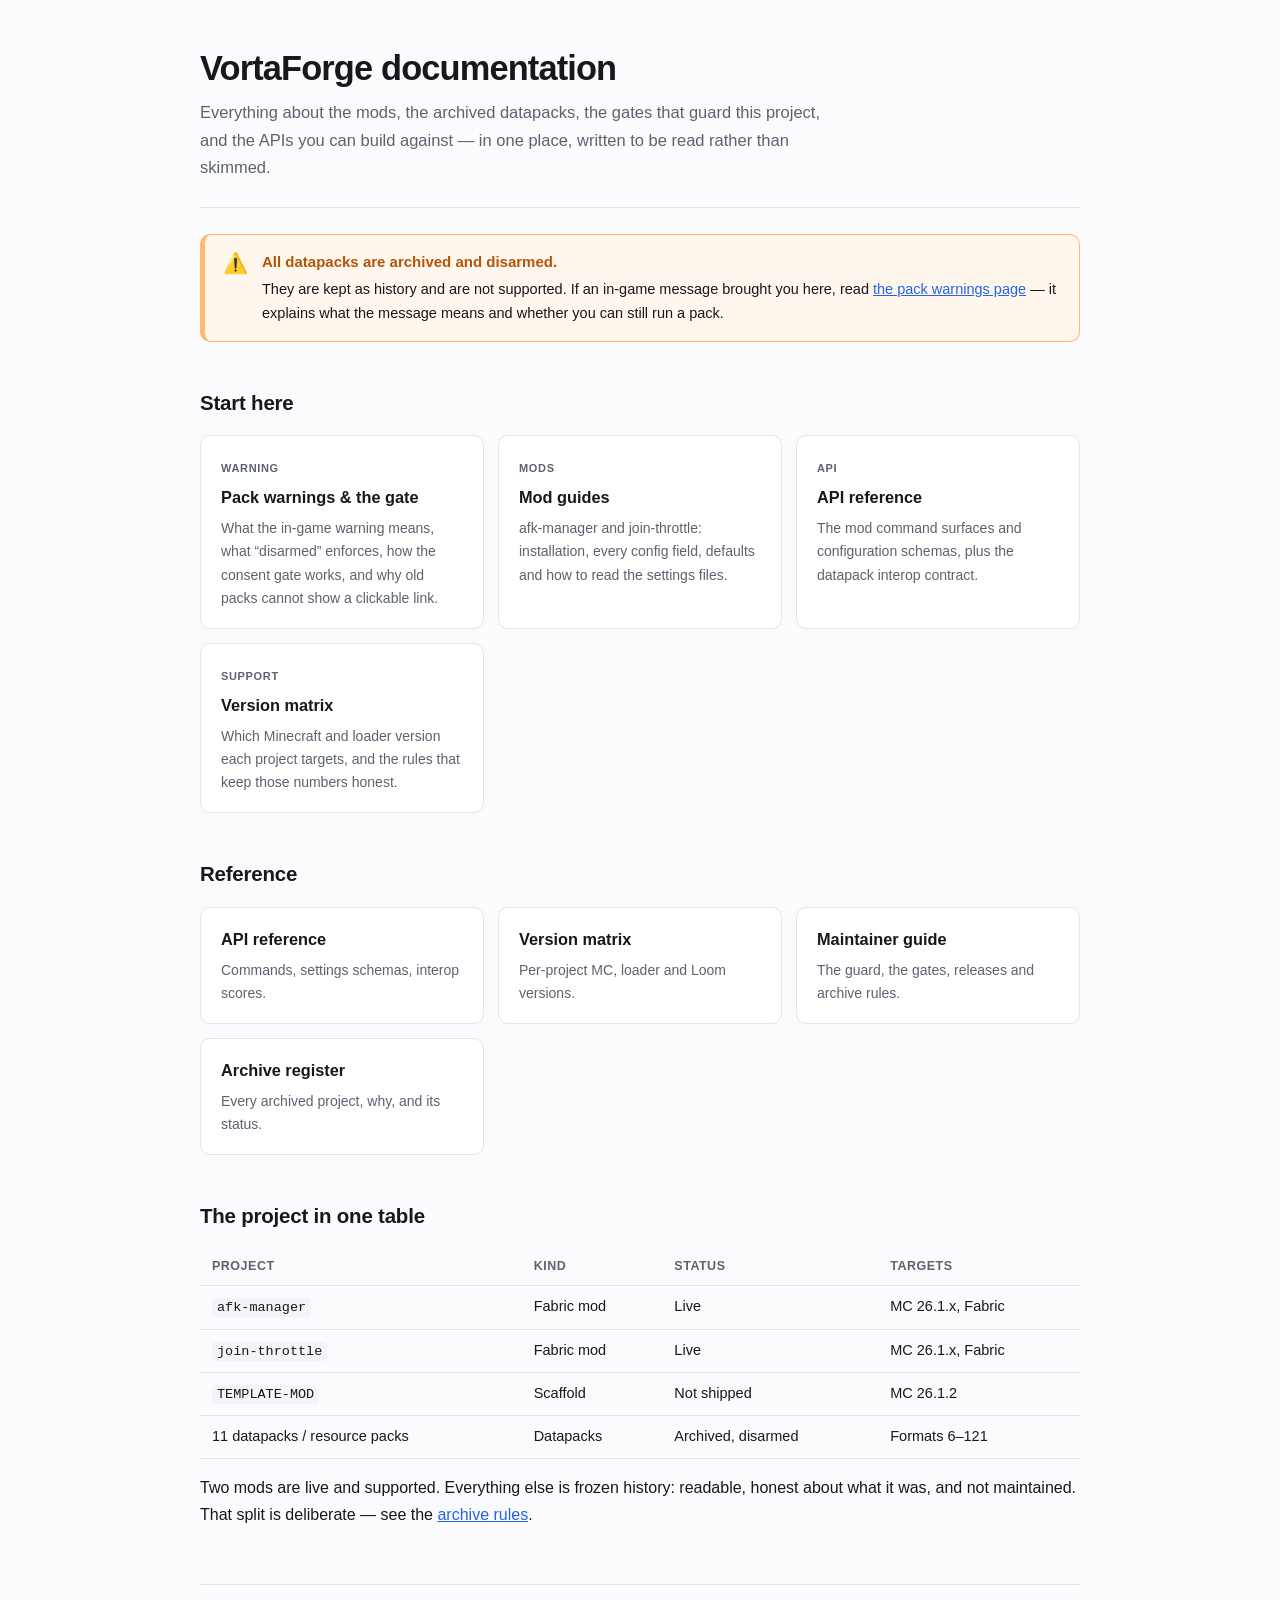
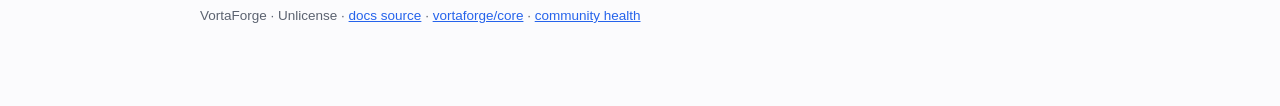
==== index.html @ ee2dcc7a "docs: the complete VortaForge documentation site Nine hand-written pages, no build step, no external" ====
<!DOCTYPE html>
<html lang="en">
<head>
<meta charset="utf-8">
<meta name="viewport" content="width=device-width, initial-scale=1">
<title>VortaForge Documentation</title>
<meta name="description" content="Complete documentation for VortaForge: Minecraft Fabric mods, datapack gates, warnings, API references and maintainer guides.">
<style>
  :root { color-scheme: light dark; --bg:#fbfbfd; --fg:#16181d; --muted:#5b6270; --line:#e2e5ec; --card:#fff;
          --accent:#2563eb; --code:#f3f4f7; --warn:#b45309; --warnbg:#fff7ed; --warnline:#fdba74; }
  @media (prefers-color-scheme: dark) {
    :root { --bg:#0e1014; --fg:#e8eaf0; --muted:#9aa3b2; --line:#252a33; --card:#151920;
            --accent:#7ab7ff; --code:#1b2028; --warn:#fbbf24; --warnbg:#241a08; --warnline:#7c4a03; }
  }
  * { box-sizing:border-box; }
  body { margin:0; background:var(--bg); color:var(--fg);
         font:16px/1.65 -apple-system,BlinkMacSystemFont,"Segoe UI",Roboto,Helvetica,Arial,sans-serif; }
  .wrap { max-width:920px; margin:0 auto; padding:40px 20px 80px; }
  header.hero { padding:8px 0 26px; border-bottom:1px solid var(--line); margin-bottom:8px; }
  h1 { font-size:2.15rem; margin:0 0 10px; letter-spacing:-0.025em; line-height:1.2; }
  .lede { color:var(--muted); font-size:16.5px; max-width:640px; margin:0; }
  h2 { font-size:1.28rem; margin:44px 0 14px; letter-spacing:-0.01em; }
  h3 { font-size:1.02rem; margin:0 0 6px; }
  a { color:var(--accent); }
  code { font-family:ui-monospace,SFMono-Regular,Menlo,Consolas,monospace; font-size:13.5px;
         background:var(--code); padding:2px 5px; border-radius:4px; }
  .banner { display:flex; gap:14px; align-items:flex-start; background:var(--warnbg);
            border:1px solid var(--warnline); border-left-width:5px; border-radius:10px;
            padding:15px 18px; margin:26px 0; }
  .banner .icon { font-size:20px; line-height:1.3; }
  .banner strong { color:var(--warn); display:block; margin-bottom:3px; font-size:15px; }
  .banner p { margin:0; font-size:14.5px; }
  .grid { display:grid; grid-template-columns:repeat(auto-fit,minmax(255px,1fr)); gap:14px; margin:16px 0; }
  .card { display:block; background:var(--card); border:1px solid var(--line); border-radius:10px;
          padding:18px 20px; text-decoration:none; color:inherit; transition:border-color .15s, transform .15s; }
  .card:hover { border-color:var(--accent); transform:translateY(-1px); }
  .card p { margin:0; color:var(--muted); font-size:14px; }
  .card .tag { display:inline-block; font-size:11px; font-weight:700; letter-spacing:.06em;
               text-transform:uppercase; color:var(--muted); margin-bottom:7px; }
  table { border-collapse:collapse; width:100%; margin:14px 0; font-size:14.5px; }
  th,td { text-align:left; padding:9px 12px; border-bottom:1px solid var(--line); vertical-align:top; }
  th { font-weight:600; color:var(--muted); font-size:12.5px; text-transform:uppercase; letter-spacing:.04em; }
  footer { margin-top:56px; padding-top:20px; border-top:1px solid var(--line); color:var(--muted); font-size:13.5px; }
</style>
</head>
<body>
<div class="wrap">

  <header class="hero">
    <h1>VortaForge documentation</h1>
    <p class="lede">Everything about the mods, the archived datapacks, the gates that
       guard this project, and the APIs you can build against &mdash; in one place,
       written to be read rather than skimmed.</p>
  </header>

  <div class="banner" role="alert">
    <span class="icon" aria-hidden="true">&#9888;&#65039;</span>
    <div>
      <strong>All datapacks are archived and disarmed.</strong>
      <p>They are kept as history and are not supported. If an in-game message brought
         you here, read <a href="docs/warnings.html">the pack warnings page</a> &mdash;
         it explains what the message means and whether you can still run a pack.</p>
    </div>
  </div>

  <h2>Start here</h2>
  <div class="grid">
    <a class="card" href="docs/warnings.html">
      <span class="tag">Warning</span>
      <h3>Pack warnings &amp; the gate</h3>
      <p>What the in-game warning means, what &ldquo;disarmed&rdquo; enforces, how the
         consent gate works, and why old packs cannot show a clickable link.</p>
    </a>
    <a class="card" href="mods/">
      <span class="tag">Mods</span>
      <h3>Mod guides</h3>
      <p>afk-manager and join-throttle: installation, every config field, defaults
         and how to read the settings files.</p>
    </a>
    <a class="card" href="docs/api.html">
      <span class="tag">API</span>
      <h3>API reference</h3>
      <p>The mod command surfaces and configuration schemas, plus the datapack
         interop contract.</p>
    </a>
    <a class="card" href="docs/versions.html">
      <span class="tag">Support</span>
      <h3>Version matrix</h3>
      <p>Which Minecraft and loader version each project targets, and the rules that
         keep those numbers honest.</p>
    </a>
  </div>

  <h2>Reference</h2>
  <div class="grid">
    <a class="card" href="docs/api.html"><h3>API reference</h3><p>Commands, settings schemas, interop scores.</p></a>
    <a class="card" href="docs/versions.html"><h3>Version matrix</h3><p>Per-project MC, loader and Loom versions.</p></a>
    <a class="card" href="docs/maintainers.html"><h3>Maintainer guide</h3><p>The guard, the gates, releases and archive rules.</p></a>
    <a class="card" href="docs/archive.html"><h3>Archive register</h3><p>Every archived project, why, and its status.</p></a>
  </div>

  <h2>The project in one table</h2>
  <table>
    <thead><tr><th>Project</th><th>Kind</th><th>Status</th><th>Targets</th></tr></thead>
    <tbody>
      <tr><td><code>afk-manager</code></td><td>Fabric mod</td><td>Live</td><td>MC 26.1.x, Fabric</td></tr>
      <tr><td><code>join-throttle</code></td><td>Fabric mod</td><td>Live</td><td>MC 26.1.x, Fabric</td></tr>
      <tr><td><code>TEMPLATE-MOD</code></td><td>Scaffold</td><td>Not shipped</td><td>MC 26.1.2</td></tr>
      <tr><td>11 datapacks / resource packs</td><td>Datapacks</td><td>Archived, disarmed</td><td>Formats 6&ndash;121</td></tr>
    </tbody>
  </table>

  <p>Two mods are live and supported. Everything else is frozen history: readable,
     honest about what it was, and not maintained. That split is deliberate &mdash;
     see the <a href="docs/maintainers.html#archive">archive rules</a>.</p>

  <footer>
    VortaForge &middot; Unlicense &middot;
    <a href="https://github.com/vortaforge/docs">docs source</a> &middot;
    <a href="https://github.com/vortaforge/core">vortaforge/core</a> &middot;
    <a href="https://github.com/vortaforge/.github">community health</a>
  </footer>
</div>
</body>
</html>
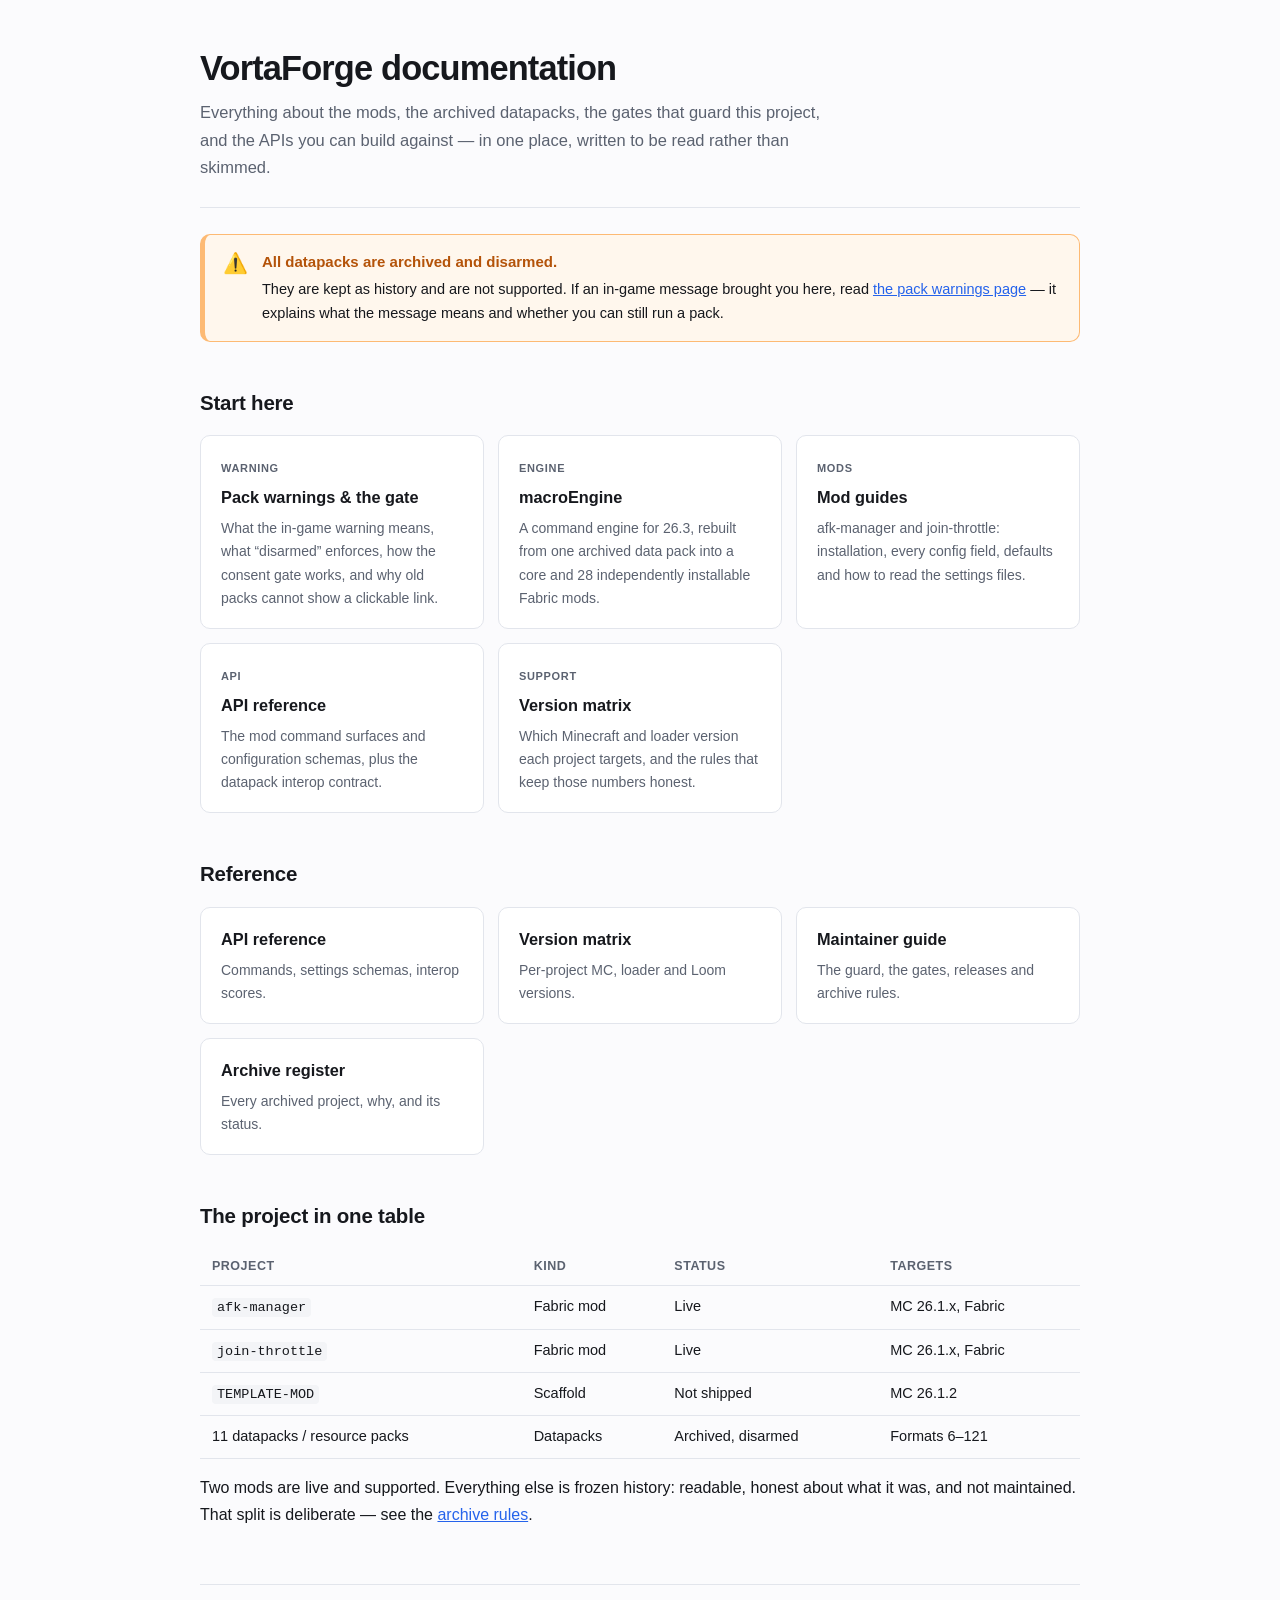
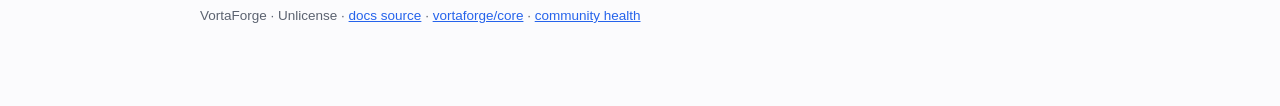
==== commit 4f71022a: "Document macroEngine: the engine rebuilt as 29 mods The site described macroEngine only as an archiv" ====
--- a/index.html
+++ b/index.html
@@ -71,6 +71,12 @@
       <p>What the in-game warning means, what &ldquo;disarmed&rdquo; enforces, how the
          consent gate works, and why old packs cannot show a clickable link.</p>
     </a>
+    <a class="card" href="macroengine/index.html">
+      <span class="tag">Engine</span>
+      <h3>macroEngine</h3>
+      <p>A command engine for 26.3, rebuilt from one archived data pack into a core
+         and 28 independently installable Fabric mods.</p>
+    </a>
     <a class="card" href="mods/">
       <span class="tag">Mods</span>
       <h3>Mod guides</h3>
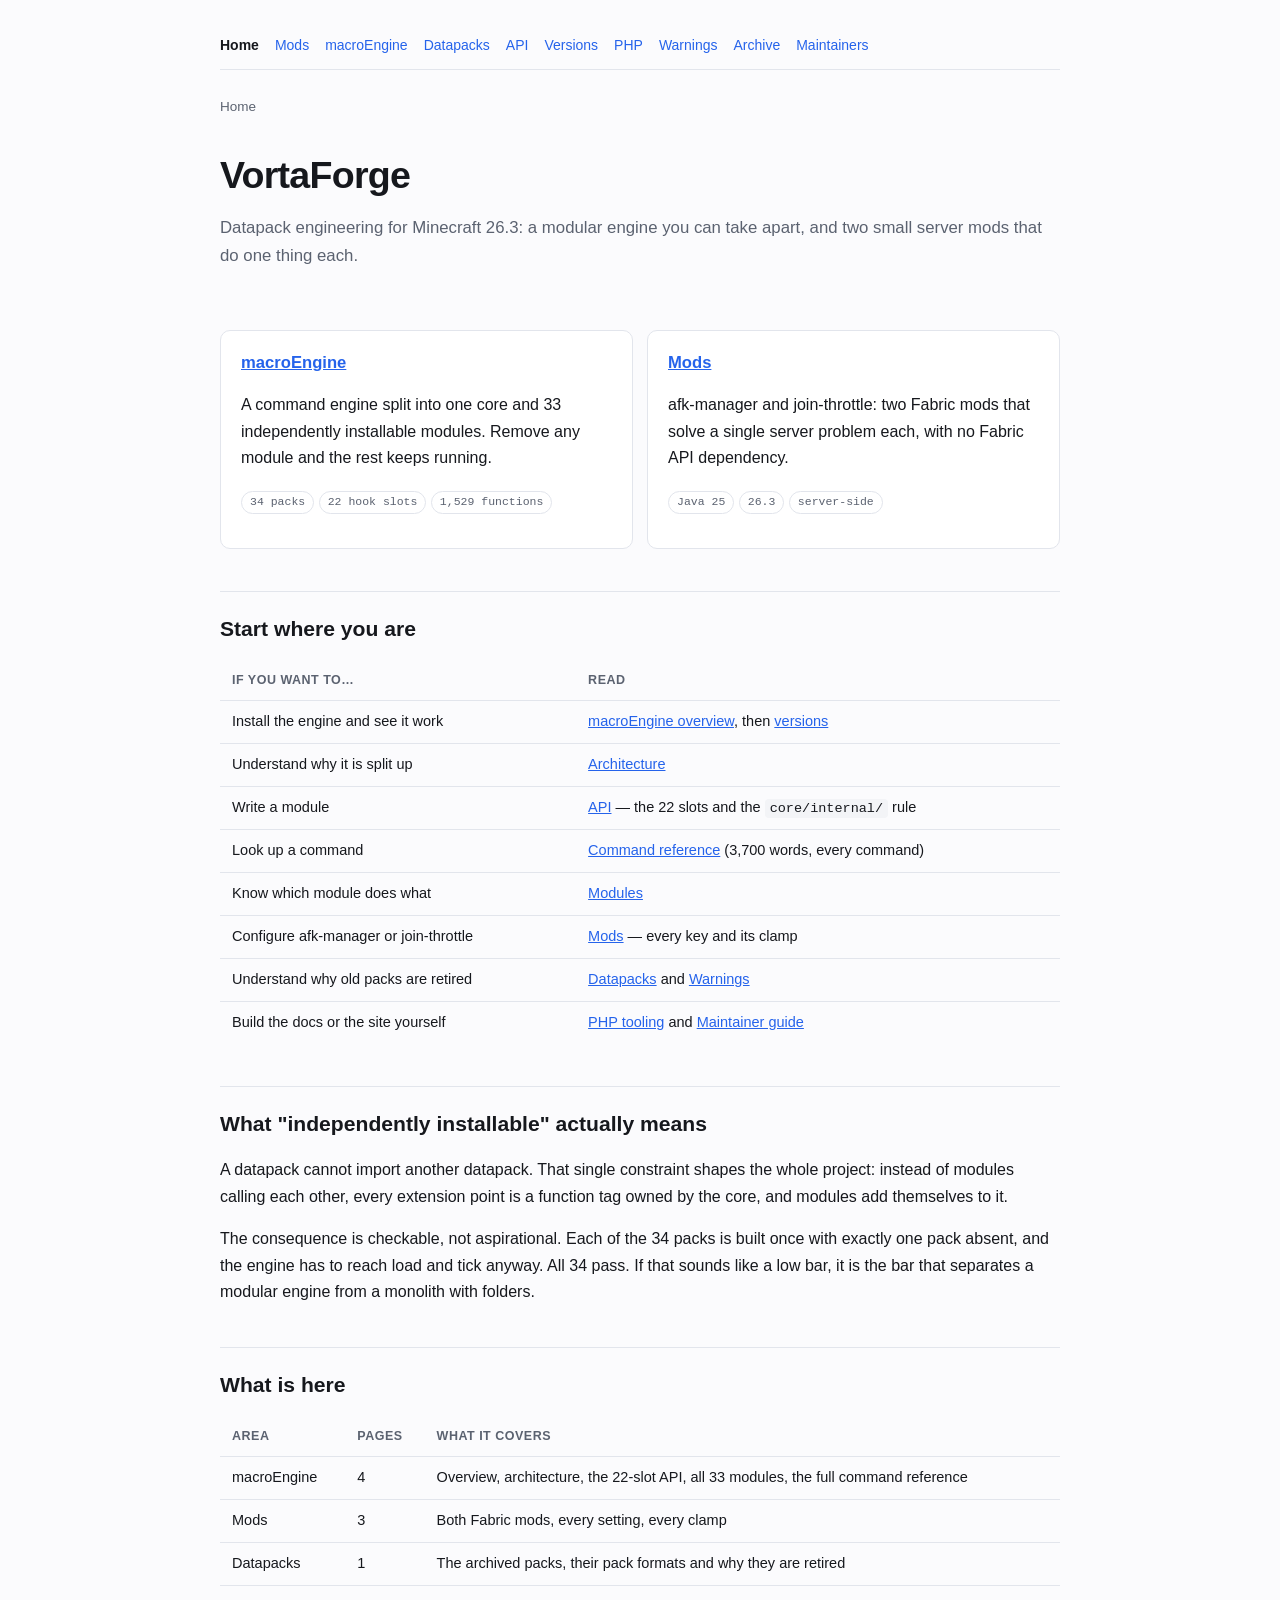
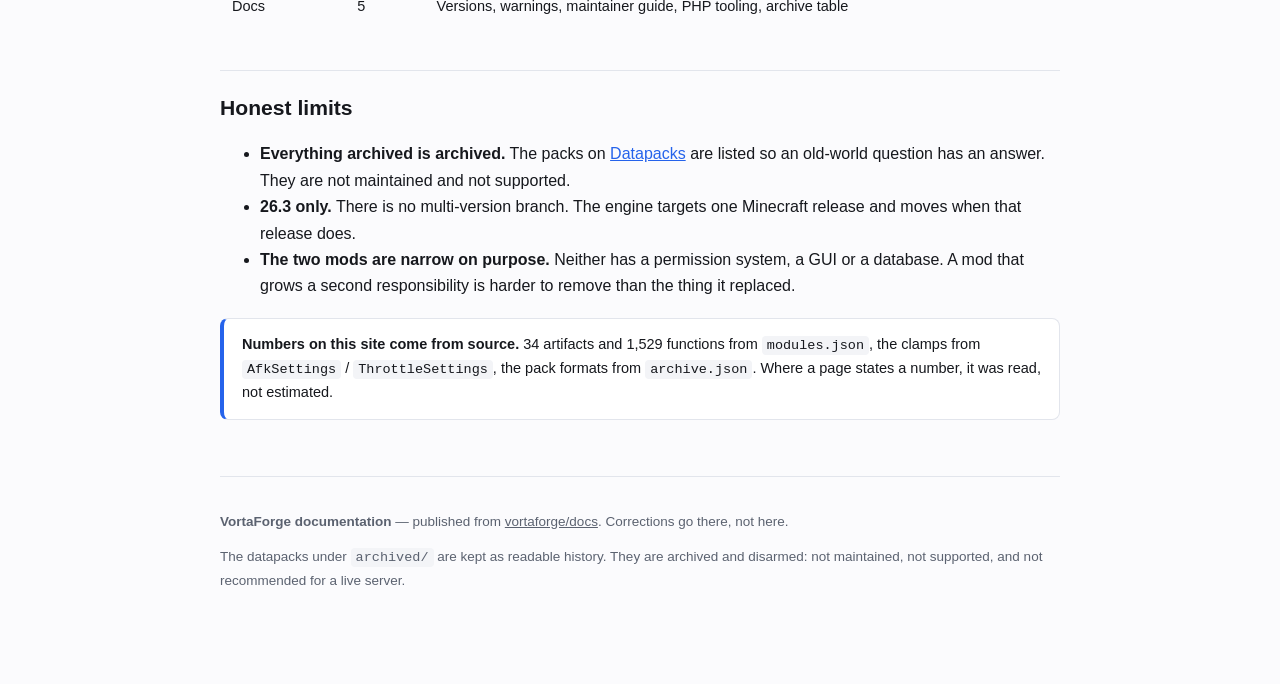
==== commit 7378296c: "docs: deepen every page and add build-time PHP Every page in this repository is now generated throug" ====
--- a/index.html
+++ b/index.html
@@ -3,129 +3,292 @@
 <head>
 <meta charset="utf-8">
 <meta name="viewport" content="width=device-width, initial-scale=1">
-<title>VortaForge Documentation</title>
-<meta name="description" content="Complete documentation for VortaForge: Minecraft Fabric mods, datapack gates, warnings, API references and maintainer guides.">
+<title>VortaForge &mdash; VortaForge documentation</title>
+<meta name="description" content="Datapack and mod engineering for Minecraft 26.3: macroEngine&#x27;s 34-pack modular engine and two small Fabric mods.">
 <style>
-  :root { color-scheme: light dark; --bg:#fbfbfd; --fg:#16181d; --muted:#5b6270; --line:#e2e5ec; --card:#fff;
-          --accent:#2563eb; --code:#f3f4f7; --warn:#b45309; --warnbg:#fff7ed; --warnline:#fdba74; }
-  @media (prefers-color-scheme: dark) {
-    :root { --bg:#0e1014; --fg:#e8eaf0; --muted:#9aa3b2; --line:#252a33; --card:#151920;
-            --accent:#7ab7ff; --code:#1b2028; --warn:#fbbf24; --warnbg:#241a08; --warnline:#7c4a03; }
+/* ==========================================================================
+   VortaForge docs - one stylesheet for every page.
+
+   Why inline and not a linked file: the site is published to GitHub Pages and
+   also rendered in an in-app preview that has no network access at all. A
+   linked stylesheet is a network request, so it would disappear there. Every
+   page therefore embeds this text in a <style> block, and tools/sync_style.py
+   is what keeps those copies identical - it is not a build step, just a check
+   and a copy so the seven near-duplicates that used to exist cannot come back.
+   ========================================================================== */
+
+:root {
+  color-scheme: light dark;
+  --bg: #fbfbfd;      --fg: #16181d;    --muted: #5b6270;
+  --line: #e2e5ec;    --card: #ffffff;  --accent: #2563eb;
+  --code: #f3f4f7;    --warn: #b45309;  --warnbg: #fff7ed;
+  --warnline: #fdba74; --ok: #15803d;   --okbg: #f0fdf4;
+  --okline: #86efac;
+}
+
+@media (prefers-color-scheme: dark) {
+  :root {
+    --bg: #0e1014;    --fg: #e8eaf0;    --muted: #9aa3b2;
+    --line: #252a33;  --card: #151920;  --accent: #7ab7ff;
+    --code: #1b2028;  --warn: #fbbf24;  --warnbg: #241a08;
+    --warnline: #7c4a03; --ok: #4ade80; --okbg: #0a1f12;
+    --okline: #14532d;
   }
-  * { box-sizing:border-box; }
-  body { margin:0; background:var(--bg); color:var(--fg);
-         font:16px/1.65 -apple-system,BlinkMacSystemFont,"Segoe UI",Roboto,Helvetica,Arial,sans-serif; }
-  .wrap { max-width:920px; margin:0 auto; padding:40px 20px 80px; }
-  header.hero { padding:8px 0 26px; border-bottom:1px solid var(--line); margin-bottom:8px; }
-  h1 { font-size:2.15rem; margin:0 0 10px; letter-spacing:-0.025em; line-height:1.2; }
-  .lede { color:var(--muted); font-size:16.5px; max-width:640px; margin:0; }
-  h2 { font-size:1.28rem; margin:44px 0 14px; letter-spacing:-0.01em; }
-  h3 { font-size:1.02rem; margin:0 0 6px; }
-  a { color:var(--accent); }
-  code { font-family:ui-monospace,SFMono-Regular,Menlo,Consolas,monospace; font-size:13.5px;
-         background:var(--code); padding:2px 5px; border-radius:4px; }
-  .banner { display:flex; gap:14px; align-items:flex-start; background:var(--warnbg);
-            border:1px solid var(--warnline); border-left-width:5px; border-radius:10px;
-            padding:15px 18px; margin:26px 0; }
-  .banner .icon { font-size:20px; line-height:1.3; }
-  .banner strong { color:var(--warn); display:block; margin-bottom:3px; font-size:15px; }
-  .banner p { margin:0; font-size:14.5px; }
-  .grid { display:grid; grid-template-columns:repeat(auto-fit,minmax(255px,1fr)); gap:14px; margin:16px 0; }
-  .card { display:block; background:var(--card); border:1px solid var(--line); border-radius:10px;
-          padding:18px 20px; text-decoration:none; color:inherit; transition:border-color .15s, transform .15s; }
-  .card:hover { border-color:var(--accent); transform:translateY(-1px); }
-  .card p { margin:0; color:var(--muted); font-size:14px; }
-  .card .tag { display:inline-block; font-size:11px; font-weight:700; letter-spacing:.06em;
-               text-transform:uppercase; color:var(--muted); margin-bottom:7px; }
-  table { border-collapse:collapse; width:100%; margin:14px 0; font-size:14.5px; }
-  th,td { text-align:left; padding:9px 12px; border-bottom:1px solid var(--line); vertical-align:top; }
-  th { font-weight:600; color:var(--muted); font-size:12.5px; text-transform:uppercase; letter-spacing:.04em; }
-  footer { margin-top:56px; padding-top:20px; border-top:1px solid var(--line); color:var(--muted); font-size:13.5px; }
+}
+
+* { box-sizing: border-box; }
+
+body {
+  margin: 0;
+  background: var(--bg);
+  color: var(--fg);
+  font: 16px/1.65 -apple-system, BlinkMacSystemFont, "Segoe UI", Roboto, Helvetica, Arial, sans-serif;
+}
+
+.wrap { max-width: 880px; margin: 0 auto; padding: 34px 20px 80px; }
+
+/* --- headings ------------------------------------------------------------ */
+
+h1 { font-size: 2rem; margin: 0 0 8px; letter-spacing: -0.02em; }
+h2 { font-size: 1.32rem; margin: 42px 0 12px; padding-top: 20px; border-top: 1px solid var(--line); }
+h3 { font-size: 1.04rem; margin: 26px 0 8px; }
+h4 { font-size: 0.95rem; margin: 20px 0 6px; color: var(--muted); text-transform: uppercase;
+     letter-spacing: .05em; }
+
+.sub { color: var(--muted); margin: 0 0 6px; font-size: 15px; }
+.lede { font-size: 1.05rem; color: var(--muted); margin: 0 0 18px; }
+
+a { color: var(--accent); }
+a:hover { text-decoration-thickness: 2px; }
+
+/* --- code ---------------------------------------------------------------- */
+
+code, pre {
+  font-family: ui-monospace, SFMono-Regular, Menlo, Consolas, monospace;
+  font-size: 13.5px;
+}
+code { background: var(--code); padding: 2px 5px; border-radius: 4px; }
+pre {
+  background: var(--code);
+  border: 1px solid var(--line);
+  border-radius: 8px;
+  padding: 14px 16px;
+  overflow-x: auto;
+  line-height: 1.5;
+}
+pre code { background: none; padding: 0; }
+
+/* --- tables -------------------------------------------------------------- */
+
+table { border-collapse: collapse; width: 100%; margin: 14px 0; font-size: 14.5px; }
+th, td { text-align: left; padding: 9px 12px; border-bottom: 1px solid var(--line); vertical-align: top; }
+th { font-weight: 600; color: var(--muted); font-size: 12.5px; text-transform: uppercase; letter-spacing: .04em; }
+tbody tr:last-child td { border-bottom: none; }
+
+/* --- callouts ------------------------------------------------------------ */
+
+.note, .warnbox, .okbox {
+  border-radius: 8px;
+  padding: 14px 18px;
+  margin: 18px 0;
+  font-size: 14.5px;
+}
+.note { background: var(--card); border: 1px solid var(--line); border-left: 4px solid var(--accent); }
+.warnbox { background: var(--warnbg); border: 1px solid var(--warnline); border-left: 4px solid var(--warnline); }
+.warnbox strong { color: var(--warn); }
+.okbox { background: var(--okbg); border: 1px solid var(--okline); border-left: 4px solid var(--okline); }
+.okbox strong { color: var(--ok); }
+
+/* --- layout helpers ------------------------------------------------------ */
+
+.card { background: var(--card); border: 1px solid var(--line); border-radius: 10px; padding: 18px 20px; margin: 14px 0; }
+.card h3 { margin-top: 0; }
+
+.grid { display: grid; grid-template-columns: repeat(auto-fit, minmax(240px, 1fr)); gap: 14px; margin: 16px 0; }
+.grid .card { margin: 0; }
+
+.pill, .tag {
+  display: inline-block;
+  font-size: 12px;
+  padding: 1px 8px;
+  border-radius: 999px;
+  border: 1px solid var(--line);
+  background: var(--card);
+  color: var(--muted);
+  white-space: nowrap;
+}
+.tag { font-family: ui-monospace, SFMono-Regular, Menlo, Consolas, monospace; font-size: 11.5px; }
+.yes { color: var(--ok); }
+.no { color: var(--warn); }
+
+/* --- table of contents --------------------------------------------------- */
+
+.toc {
+  background: var(--card);
+  border: 1px solid var(--line);
+  border-radius: 10px;
+  padding: 14px 20px;
+  margin: 20px 0 26px;
+  font-size: 14.5px;
+}
+.toc ol, .toc ul { margin: 6px 0 0; padding-left: 22px; }
+.toc li { margin: 3px 0; }
+.toc strong { font-size: 12.5px; text-transform: uppercase; letter-spacing: .05em; color: var(--muted); }
+
+/* --- hero and banner ----------------------------------------------------- */
+
+.hero { padding: 10px 0 26px; }
+.hero h1 { font-size: 2.35rem; }
+.banner {
+  background: var(--card);
+  border: 1px solid var(--line);
+  border-left: 4px solid var(--warnline);
+  border-radius: 8px;
+  padding: 12px 16px;
+  margin: 0 0 22px;
+  font-size: 14px;
+}
+.icon { font-size: 1.3rem; line-height: 1; margin-right: 6px; }
+
+/* --- site navigation ----------------------------------------------------- */
+
+.nav {
+  border-bottom: 1px solid var(--line);
+  margin: 0 0 26px;
+  padding: 0 0 12px;
+  font-size: 14px;
+}
+.nav a { margin-right: 16px; text-decoration: none; }
+.nav a:hover { text-decoration: underline; }
+.nav .here { color: var(--fg); font-weight: 600; }
+
+.crumbs { color: var(--muted); font-size: 13.5px; margin: 0 0 16px; }
+.crumbs a { text-decoration: none; }
+
+footer {
+  margin-top: 56px;
+  padding-top: 20px;
+  border-top: 1px solid var(--line);
+  color: var(--muted);
+  font-size: 13.5px;
+}
+footer a { color: var(--muted); }
+
+/* --- print --------------------------------------------------------------- */
+
+@media print {
+  .nav, footer { display: none; }
+  body { background: #fff; color: #000; }
+  a { color: #000; text-decoration: underline; }
+  pre, table { break-inside: avoid; }
+}
 </style>
 </head>
 <body>
 <div class="wrap">
-
-  <header class="hero">
-    <h1>VortaForge documentation</h1>
-    <p class="lede">Everything about the mods, the archived datapacks, the gates that
-       guard this project, and the APIs you can build against &mdash; in one place,
-       written to be read rather than skimmed.</p>
-  </header>
-
-  <div class="banner" role="alert">
-    <span class="icon" aria-hidden="true">&#9888;&#65039;</span>
-    <div>
-      <strong>All datapacks are archived and disarmed.</strong>
-      <p>They are kept as history and are not supported. If an in-game message brought
-         you here, read <a href="docs/warnings.html">the pack warnings page</a> &mdash;
-         it explains what the message means and whether you can still run a pack.</p>
-    </div>
+<nav class="nav"><a href="index.html" class="here">Home</a><a href="mods/index.html">Mods</a><a href="macroengine/index.html">macroEngine</a><a href="datapacks/index.html">Datapacks</a><a href="docs/api.html">API</a><a href="docs/versions.html">Versions</a><a href="docs/php.html">PHP</a><a href="docs/warnings.html">Warnings</a><a href="docs/archive.html">Archive</a><a href="docs/maintainers.html">Maintainers</a></nav>
+<p class="crumbs">Home</p>
+<div class="hero">
+  <h1>VortaForge</h1>
+  <p class="lede">Datapack engineering for Minecraft 26.3: a modular engine you
+     can take apart, and two small server mods that do one thing each.</p>
+</div>
+
+<div class="grid">
+  <div class="card">
+    <h3><a href="macroengine/index.html">macroEngine</a></h3>
+    <p>A command engine split into one core and 33 independently installable
+       modules. Remove any module and the rest keeps running.</p>
+    <p><span class="tag">34 packs</span> <span class="tag">22 hook slots</span>
+       <span class="tag">1,529 functions</span></p>
   </div>
-
-  <h2>Start here</h2>
-  <div class="grid">
-    <a class="card" href="docs/warnings.html">
-      <span class="tag">Warning</span>
-      <h3>Pack warnings &amp; the gate</h3>
-      <p>What the in-game warning means, what &ldquo;disarmed&rdquo; enforces, how the
-         consent gate works, and why old packs cannot show a clickable link.</p>
-    </a>
-    <a class="card" href="macroengine/index.html">
-      <span class="tag">Engine</span>
-      <h3>macroEngine</h3>
-      <p>A command engine for 26.3, rebuilt from one archived data pack into a core
-         and 28 independently installable Fabric mods.</p>
-    </a>
-    <a class="card" href="mods/">
-      <span class="tag">Mods</span>
-      <h3>Mod guides</h3>
-      <p>afk-manager and join-throttle: installation, every config field, defaults
-         and how to read the settings files.</p>
-    </a>
-    <a class="card" href="docs/api.html">
-      <span class="tag">API</span>
-      <h3>API reference</h3>
-      <p>The mod command surfaces and configuration schemas, plus the datapack
-         interop contract.</p>
-    </a>
-    <a class="card" href="docs/versions.html">
-      <span class="tag">Support</span>
-      <h3>Version matrix</h3>
-      <p>Which Minecraft and loader version each project targets, and the rules that
-         keep those numbers honest.</p>
-    </a>
+  <div class="card">
+    <h3><a href="mods/index.html">Mods</a></h3>
+    <p>afk-manager and join-throttle: two Fabric mods that solve a single server
+       problem each, with no Fabric API dependency.</p>
+    <p><span class="tag">Java 25</span> <span class="tag">26.3</span>
+       <span class="tag">server-side</span></p>
   </div>
-
-  <h2>Reference</h2>
-  <div class="grid">
-    <a class="card" href="docs/api.html"><h3>API reference</h3><p>Commands, settings schemas, interop scores.</p></a>
-    <a class="card" href="docs/versions.html"><h3>Version matrix</h3><p>Per-project MC, loader and Loom versions.</p></a>
-    <a class="card" href="docs/maintainers.html"><h3>Maintainer guide</h3><p>The guard, the gates, releases and archive rules.</p></a>
-    <a class="card" href="docs/archive.html"><h3>Archive register</h3><p>Every archived project, why, and its status.</p></a>
-  </div>
-
-  <h2>The project in one table</h2>
-  <table>
-    <thead><tr><th>Project</th><th>Kind</th><th>Status</th><th>Targets</th></tr></thead>
-    <tbody>
-      <tr><td><code>afk-manager</code></td><td>Fabric mod</td><td>Live</td><td>MC 26.1.x, Fabric</td></tr>
-      <tr><td><code>join-throttle</code></td><td>Fabric mod</td><td>Live</td><td>MC 26.1.x, Fabric</td></tr>
-      <tr><td><code>TEMPLATE-MOD</code></td><td>Scaffold</td><td>Not shipped</td><td>MC 26.1.2</td></tr>
-      <tr><td>11 datapacks / resource packs</td><td>Datapacks</td><td>Archived, disarmed</td><td>Formats 6&ndash;121</td></tr>
-    </tbody>
-  </table>
-
-  <p>Two mods are live and supported. Everything else is frozen history: readable,
-     honest about what it was, and not maintained. That split is deliberate &mdash;
-     see the <a href="docs/maintainers.html#archive">archive rules</a>.</p>
-
-  <footer>
-    VortaForge &middot; Unlicense &middot;
-    <a href="https://github.com/vortaforge/docs">docs source</a> &middot;
-    <a href="https://github.com/vortaforge/core">vortaforge/core</a> &middot;
-    <a href="https://github.com/vortaforge/.github">community health</a>
-  </footer>
+</div>
+
+<h2>Start where you are</h2>
+<table>
+  <thead><tr><th>If you want to&hellip;</th><th>Read</th></tr></thead>
+  <tbody>
+    <tr><td>Install the engine and see it work</td>
+        <td><a href="macroengine/index.html">macroEngine overview</a>, then
+            <a href="docs/versions.html">versions</a></td></tr>
+    <tr><td>Understand why it is split up</td>
+        <td><a href="macroengine/architecture.html">Architecture</a></td></tr>
+    <tr><td>Write a module</td>
+        <td><a href="docs/api.html">API</a> &mdash; the 22 slots and the
+            <code>core/internal/</code> rule</td></tr>
+    <tr><td>Look up a command</td>
+        <td><a href="macroengine/reference.html">Command reference</a> (3,700
+            words, every command)</td></tr>
+    <tr><td>Know which module does what</td>
+        <td><a href="macroengine/modules.html">Modules</a></td></tr>
+    <tr><td>Configure afk-manager or join-throttle</td>
+        <td><a href="mods/index.html">Mods</a> &mdash; every key and its
+            clamp</td></tr>
+    <tr><td>Understand why old packs are retired</td>
+        <td><a href="datapacks/index.html">Datapacks</a> and
+            <a href="docs/warnings.html">Warnings</a></td></tr>
+    <tr><td>Build the docs or the site yourself</td>
+        <td><a href="docs/php.html">PHP tooling</a> and
+            <a href="docs/maintainers.html">Maintainer guide</a></td></tr>
+  </tbody>
+</table>
+
+<h2>What "independently installable" actually means</h2>
+<p>A datapack cannot import another datapack. That single constraint shapes the
+   whole project: instead of modules calling each other, every extension point is
+   a function tag owned by the core, and modules add themselves to it.</p>
+
+<p>The consequence is checkable, not aspirational. Each of the 34 packs is built
+   once with exactly one pack absent, and the engine has to reach load and tick
+   anyway. All 34 pass. If that sounds like a low bar, it is the bar that
+   separates a modular engine from a monolith with folders.</p>
+
+<h2>What is here</h2>
+<table>
+  <thead><tr><th>Area</th><th>Pages</th><th>What it covers</th></tr></thead>
+  <tbody>
+    <tr><td>macroEngine</td><td>4</td>
+        <td>Overview, architecture, the 22-slot API, all 33 modules, the full
+            command reference</td></tr>
+    <tr><td>Mods</td><td>3</td>
+        <td>Both Fabric mods, every setting, every clamp</td></tr>
+    <tr><td>Datapacks</td><td>1</td>
+        <td>The archived packs, their pack formats and why they are retired</td></tr>
+    <tr><td>Docs</td><td>5</td>
+        <td>Versions, warnings, maintainer guide, PHP tooling, archive table</td></tr>
+  </tbody>
+</table>
+
+<h2>Honest limits</h2>
+<ul>
+  <li><strong>Everything archived is archived.</strong> The packs on
+      <a href="datapacks/index.html">Datapacks</a> are listed so an old-world
+      question has an answer. They are not maintained and not supported.</li>
+  <li><strong>26.3 only.</strong> There is no multi-version branch. The engine
+      targets one Minecraft release and moves when that release does.</li>
+  <li><strong>The two mods are narrow on purpose.</strong> Neither has a
+      permission system, a GUI or a database. A mod that grows a second
+      responsibility is harder to remove than the thing it replaced.</li>
+</ul>
+
+<div class="note">
+  <strong>Numbers on this site come from source.</strong> 34 artifacts and 1,529
+  functions from <code>modules.json</code>, the clamps from
+  <code>AfkSettings</code> / <code>ThrottleSettings</code>, the pack formats from
+  <code>archive.json</code>. Where a page states a number, it was read, not
+  estimated.
+</div>
+<footer>
+  <p><strong>VortaForge documentation</strong> &mdash; published from <a href="https://github.com/vortaforge/docs">vortaforge/docs</a>. Corrections go there, not here.</p>
+  <p>The datapacks under <code>archived/</code> are kept as readable history. They are archived and disarmed: not maintained, not supported, and not recommended for a live server.</p>
+</footer>
 </div>
 </body>
 </html>
